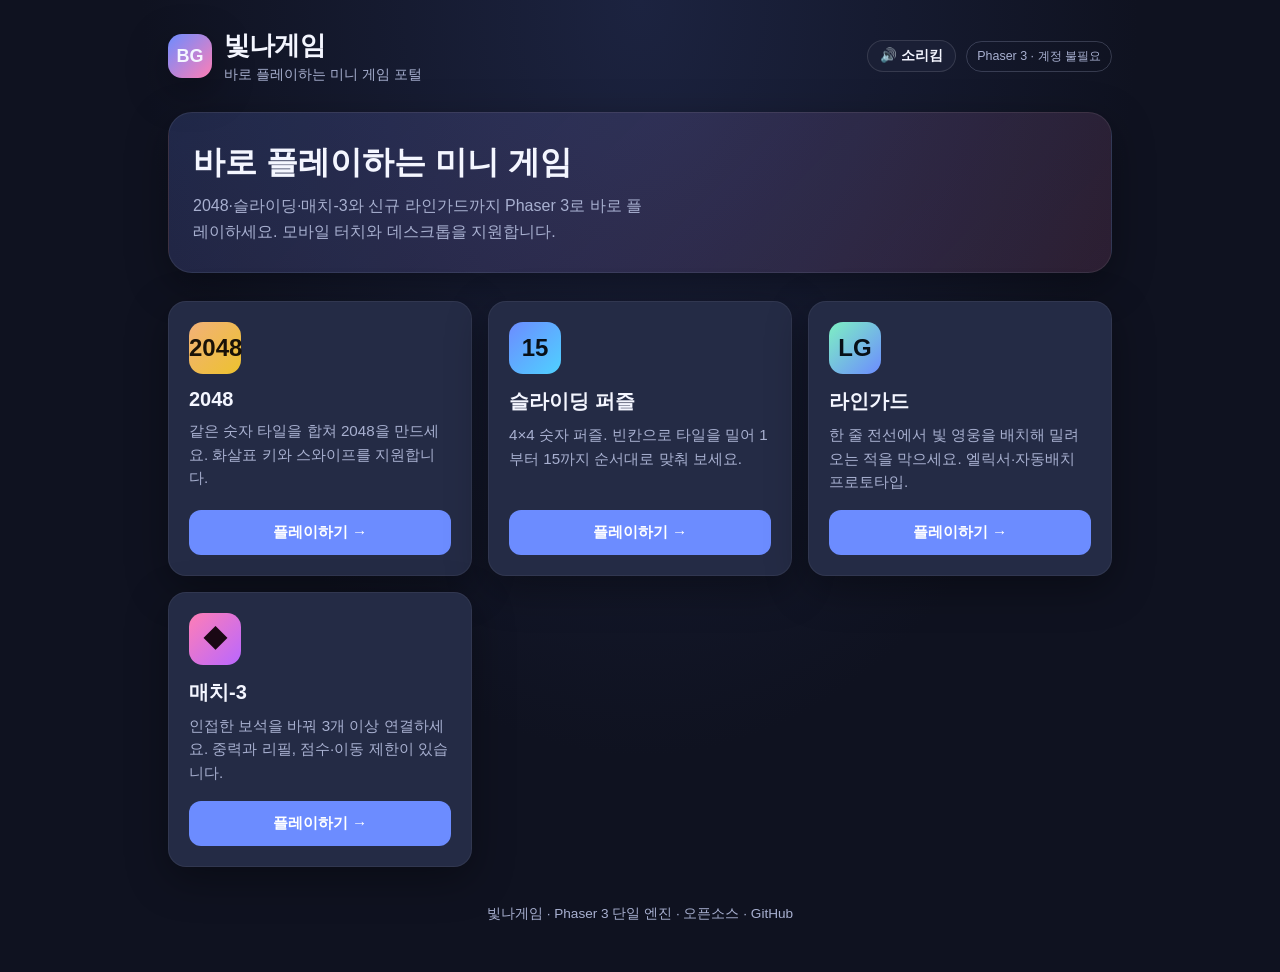
==== docs/index.html @ 704fae66 "feat: LineGuard thin proto scene spawn deploy UI" ====
<!DOCTYPE html>
<html lang="ko">
<head>
  <meta charset="UTF-8" />
  <meta name="viewport" content="width=device-width, initial-scale=1, viewport-fit=cover" />
  <meta name="description" content="BitnaGame (빛나게임) — Phaser 3 기반 미니 게임 포털" />
  <title>빛나게임 — 미니 게임 포털</title>
  <link rel="stylesheet" href="css/style.css?v=BITNA1" />
</head>
<body>
  <div class="wrap">
    <header class="brand">
      <div class="logo">
        <div class="logo-mark">BG</div>
        <div>
          <h1>빛나게임</h1>
          <p>바로 플레이하는 미니 게임 포털</p>
        </div>
      </div>
      <div class="brand-actions">
        <button type="button" class="mute-btn" data-bitnagame-mute aria-label="소리 끄기">🔊 소리킴</button>
        <div class="badge">Phaser 3 · 계정 불필요</div>
      </div>
    </header>
    <section class="hero">
      <h2>바로 플레이하는 미니 게임</h2>
      <p>2048·슬라이딩·매치-3와 신규 라인가드까지 Phaser 3로 바로 플레이하세요. 모바일 터치와 데스크톱을 지원합니다.</p>
    </section>
    <section class="grid" aria-label="게임 목록">
      <article class="card c2048">
        <div class="card-icon">2048</div>
        <h3>2048</h3>
        <p>같은 숫자 타일을 합쳐 2048을 만드세요. 화살표 키와 스와이프를 지원합니다.</p>
        <a class="btn" href="games/2048/">플레이하기 →</a>
      </article>
      <article class="card cslide">
        <div class="card-icon">15</div>
        <h3>슬라이딩 퍼즐</h3>
        <p>4×4 숫자 퍼즐. 빈칸으로 타일을 밀어 1부터 15까지 순서대로 맞춰 보세요.</p>
        <a class="btn" href="games/sliding/">플레이하기 →</a>
      </article>
      <article class="card cline">
        <div class="card-icon">LG</div>
        <h3>라인가드</h3>
        <p>한 줄 전선에서 빛 영웅을 배치해 밀려오는 적을 막으세요. 엘릭서·자동배치 프로토타입.</p>
        <a class="btn" href="games/lineguard/">플레이하기 →</a>
      </article>
      <article class="card cmatch">
        <div class="card-icon">◆</div>
        <h3>매치-3</h3>
        <p>인접한 보석을 바꿔 3개 이상 연결하세요. 중력과 리필, 점수·이동 제한이 있습니다.</p>
        <a class="btn" href="games/match3/">플레이하기 →</a>
      </article>
    </section>
    <footer class="footer">
      빛나게임 · Phaser 3 단일 엔진 · 오픈소스 ·
      <a href="https://github.com/yongheyo/bitnagame" target="_blank" rel="noopener">GitHub</a>
    </footer>
  </div>
  <script src="js/audio.js?v=BITNA2"></script>
</body>
</html>
---- docs/css/style.css ----
:root {
  --bg: #0f1220;
  --bg2: #1a1f35;
  --card: #242b45;
  --accent: #6c8cff;
  --accent2: #ff7eb6;
  --accent3: #7ef0c3;
  --text: #f4f6ff;
  --muted: #a8b0d0;
  --shadow: 0 12px 40px rgba(0, 0, 0, 0.35);
  --radius: 18px;
}
* { box-sizing: border-box; margin: 0; padding: 0; }
html, body {
  min-height: 100%;
  font-family: "Pretendard", "Noto Sans KR", "Apple SD Gothic Neo", sans-serif;
  background: radial-gradient(ellipse at top, #1c2340 0%, var(--bg) 55%);
  color: var(--text);
  -webkit-tap-highlight-color: transparent;
}
body { overflow-x: hidden; }
a { color: inherit; text-decoration: none; }
.wrap { max-width: 980px; margin: 0 auto; padding: 28px 18px 48px; }
.brand { display: flex; align-items: center; justify-content: space-between; gap: 12px; margin-bottom: 28px; }
.logo { display: flex; align-items: center; gap: 12px; }
.logo-mark {
  width: 44px; height: 44px; border-radius: 14px;
  background: linear-gradient(135deg, var(--accent), var(--accent2));
  display: grid; place-items: center; font-weight: 800; font-size: 18px; box-shadow: var(--shadow);
}
.logo h1 { font-size: 1.6rem; letter-spacing: -0.03em; }
.logo p { color: var(--muted); font-size: 0.9rem; margin-top: 2px; }
.badge {
  font-size: 0.78rem; color: var(--muted);
  border: 1px solid rgba(168, 176, 208, 0.25);
  padding: 6px 10px; border-radius: 999px; white-space: nowrap;
}
.hero {
  background: linear-gradient(135deg, rgba(108, 140, 255, 0.18), rgba(255, 126, 182, 0.12));
  border: 1px solid rgba(255, 255, 255, 0.08);
  border-radius: calc(var(--radius) + 6px);
  padding: 28px 24px; margin-bottom: 28px; box-shadow: var(--shadow);
}
.hero h2 { font-size: clamp(1.4rem, 4vw, 2rem); margin-bottom: 8px; }
.hero p { color: var(--muted); line-height: 1.6; max-width: 52ch; }
.grid { display: grid; grid-template-columns: repeat(auto-fit, minmax(250px, 1fr)); gap: 16px; }
.card {
  background: var(--card); border: 1px solid rgba(255, 255, 255, 0.06);
  border-radius: var(--radius); padding: 20px; box-shadow: var(--shadow);
  transition: transform 0.18s ease, border-color 0.18s ease;
  display: flex; flex-direction: column; min-height: 220px;
}
.card:hover, .card:focus-within { transform: translateY(-4px); border-color: rgba(108, 140, 255, 0.45); }
.card-icon {
  width: 52px; height: 52px; border-radius: 14px; display: grid; place-items: center;
  font-size: 1.5rem; font-weight: 800; margin-bottom: 14px;
}
.card.c2048 .card-icon { background: linear-gradient(135deg, #f2b179, #edc22e); color: #1a1208; }
.card.cslide .card-icon { background: linear-gradient(135deg, #6c8cff, #4fd1ff); color: #081018; }
.card.cmatch .card-icon { background: linear-gradient(135deg, #ff7eb6, #b967ff); color: #1a0814; }
.card.cline .card-icon { background: linear-gradient(135deg, #7ef0c3, #6c8cff); color: #081018; }
.card h3 { font-size: 1.25rem; margin-bottom: 8px; }
.card p { color: var(--muted); line-height: 1.55; flex: 1; font-size: 0.95rem; }
.btn {
  margin-top: 16px; display: inline-flex; align-items: center; justify-content: center; gap: 8px;
  background: var(--accent); color: #fff; border: none; border-radius: 12px;
  padding: 12px 16px; font-weight: 700; font-size: 0.95rem; cursor: pointer; width: 100%;
  transition: filter 0.15s ease, transform 0.15s ease;
}
.btn:hover { filter: brightness(1.08); }
.btn:active { transform: scale(0.98); }
.footer { margin-top: 36px; color: var(--muted); font-size: 0.85rem; text-align: center; line-height: 1.6; }
.game-page { min-height: 100vh; display: flex; flex-direction: column; }
.topbar {
  display: flex; align-items: center; justify-content: space-between; gap: 12px;
  padding: 14px 16px; background: rgba(15, 18, 32, 0.85); backdrop-filter: blur(8px);
  border-bottom: 1px solid rgba(255, 255, 255, 0.06); position: sticky; top: 0; z-index: 10;
}
.topbar .title { font-weight: 800; font-size: 1.05rem; }
.back {
  display: inline-flex; align-items: center; gap: 6px; color: var(--muted); font-weight: 600;
  font-size: 0.9rem; padding: 8px 10px; border-radius: 10px; border: 1px solid rgba(168, 176, 208, 0.2);
}
.back:hover { color: var(--text); border-color: rgba(168, 176, 208, 0.45); }
.hud { display: flex; gap: 8px; flex-wrap: wrap; justify-content: flex-end; }
.pill {
  background: var(--bg2); border: 1px solid rgba(255, 255, 255, 0.08);
  border-radius: 999px; padding: 7px 12px; font-size: 0.85rem; font-weight: 700;
}
.pill span { color: var(--accent3); margin-left: 4px; }
.game-stage {
  flex: 1; display: flex; flex-direction: column; align-items: center;
  justify-content: flex-start; padding: 16px 12px 28px; gap: 14px;
}
#game-container {
  width: min(100%, 480px); touch-action: none; border-radius: 16px; overflow: hidden;
  box-shadow: var(--shadow); background: #111527;
}
.controls { display: flex; flex-wrap: wrap; gap: 10px; justify-content: center; width: min(100%, 480px); }
.controls button {
  background: var(--card); color: var(--text); border: 1px solid rgba(255, 255, 255, 0.1);
  border-radius: 12px; padding: 11px 16px; font-weight: 700; cursor: pointer; min-width: 120px;
}
.controls button.primary { background: var(--accent); border-color: transparent; }
.hint { color: var(--muted); font-size: 0.85rem; text-align: center; max-width: 480px; line-height: 1.5; }
@media (max-width: 520px) {
  .brand { flex-direction: column; align-items: flex-start; }
  .topbar { flex-wrap: wrap; }
  .hud { width: 100%; justify-content: flex-start; }
}

.brand-actions { display: flex; align-items: center; gap: 10px; flex-wrap: wrap; }
.mute-btn {
  background: var(--bg2);
  color: var(--text);
  border: 1px solid rgba(255, 255, 255, 0.12);
  border-radius: 999px;
  padding: 7px 12px;
  font-size: 0.85rem;
  font-weight: 700;
  cursor: pointer;
  white-space: nowrap;
  line-height: 1.2;
}
.mute-btn:hover { border-color: rgba(108, 140, 255, 0.55); }
.mute-btn[aria-pressed="true"] {
  background: rgba(255, 126, 182, 0.15);
  border-color: rgba(255, 126, 182, 0.4);
}
.hud .mute-btn { flex-shrink: 0; }
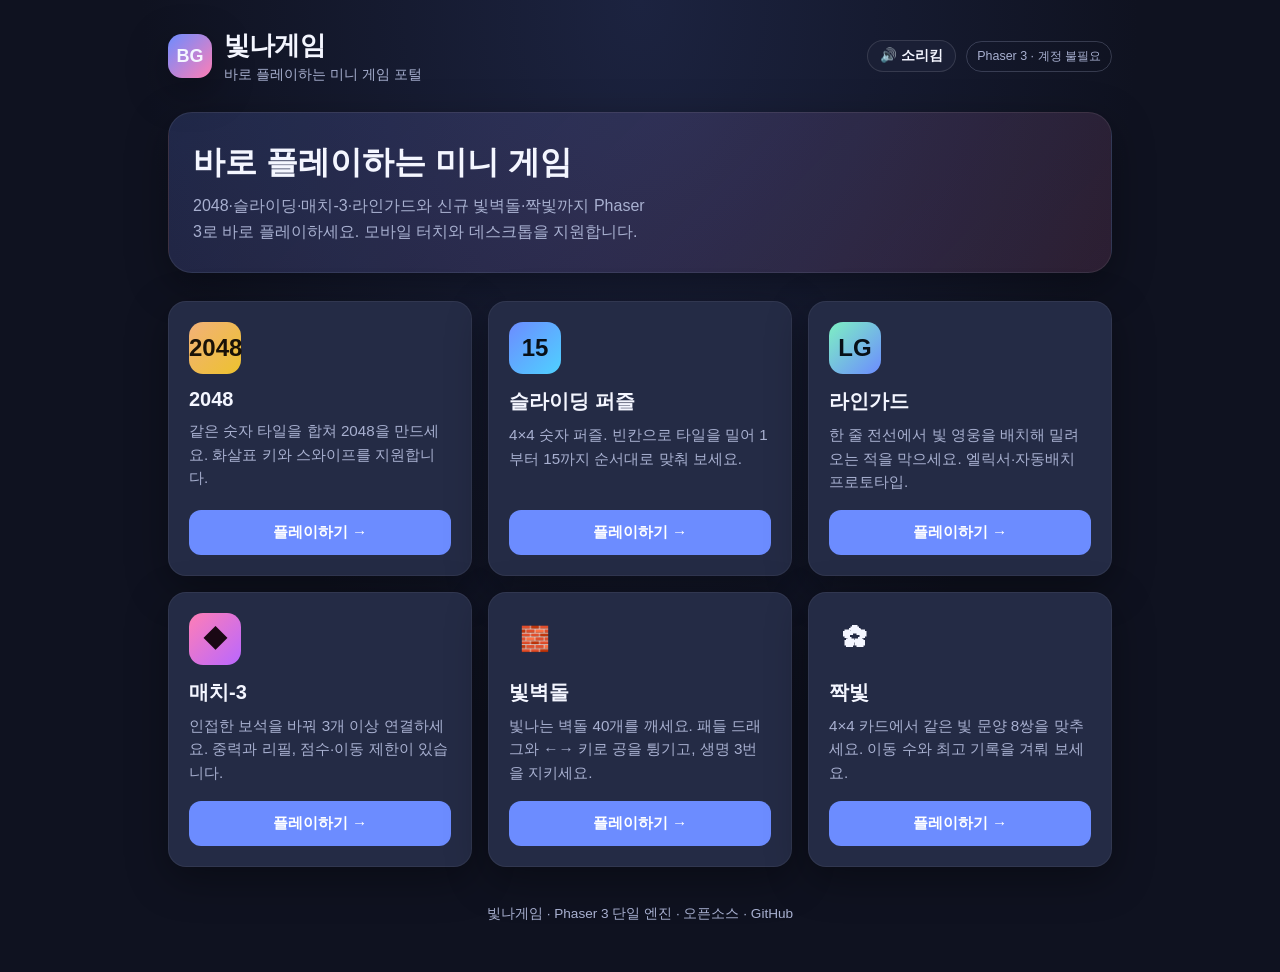
==== commit 8e133586: "feat: add BrickGlow and PairBloom lobby cards" ====
--- a/docs/index.html
+++ b/docs/index.html
@@ -24,7 +24,7 @@
     </header>
     <section class="hero">
       <h2>바로 플레이하는 미니 게임</h2>
-      <p>2048·슬라이딩·매치-3와 신규 라인가드까지 Phaser 3로 바로 플레이하세요. 모바일 터치와 데스크톱을 지원합니다.</p>
+      <p>2048·슬라이딩·매치-3·라인가드와 신규 빛벽돌·짝빛까지 Phaser 3로 바로 플레이하세요. 모바일 터치와 데스크톱을 지원합니다.</p>
     </section>
     <section class="grid" aria-label="게임 목록">
       <article class="card c2048">
@@ -51,12 +51,24 @@
         <p>인접한 보석을 바꿔 3개 이상 연결하세요. 중력과 리필, 점수·이동 제한이 있습니다.</p>
         <a class="btn" href="games/match3/">플레이하기 →</a>
       </article>
+      <article class="card cbrick">
+        <div class="card-icon">🧱</div>
+        <h3>빛벽돌</h3>
+        <p>빛나는 벽돌 40개를 깨세요. 패들 드래그와 ←→ 키로 공을 튕기고, 생명 3번을 지키세요.</p>
+        <a class="btn" href="games/brickglow/">플레이하기 →</a>
+      </article>
+      <article class="card cpair">
+        <div class="card-icon">✿</div>
+        <h3>짝빛</h3>
+        <p>4×4 카드에서 같은 빛 문양 8쌍을 맞추세요. 이동 수와 최고 기록을 겨뤄 보세요.</p>
+        <a class="btn" href="games/pairbloom/">플레이하기 →</a>
+      </article>
     </section>
     <footer class="footer">
       빛나게임 · Phaser 3 단일 엔진 · 오픈소스 ·
       <a href="https://github.com/yongheyo/bitnagame" target="_blank" rel="noopener">GitHub</a>
     </footer>
   </div>
-  <script src="js/audio.js?v=BITNA2"></script>
+  <script src="js/audio.js?v=BITNA3"></script>
 </body>
 </html>
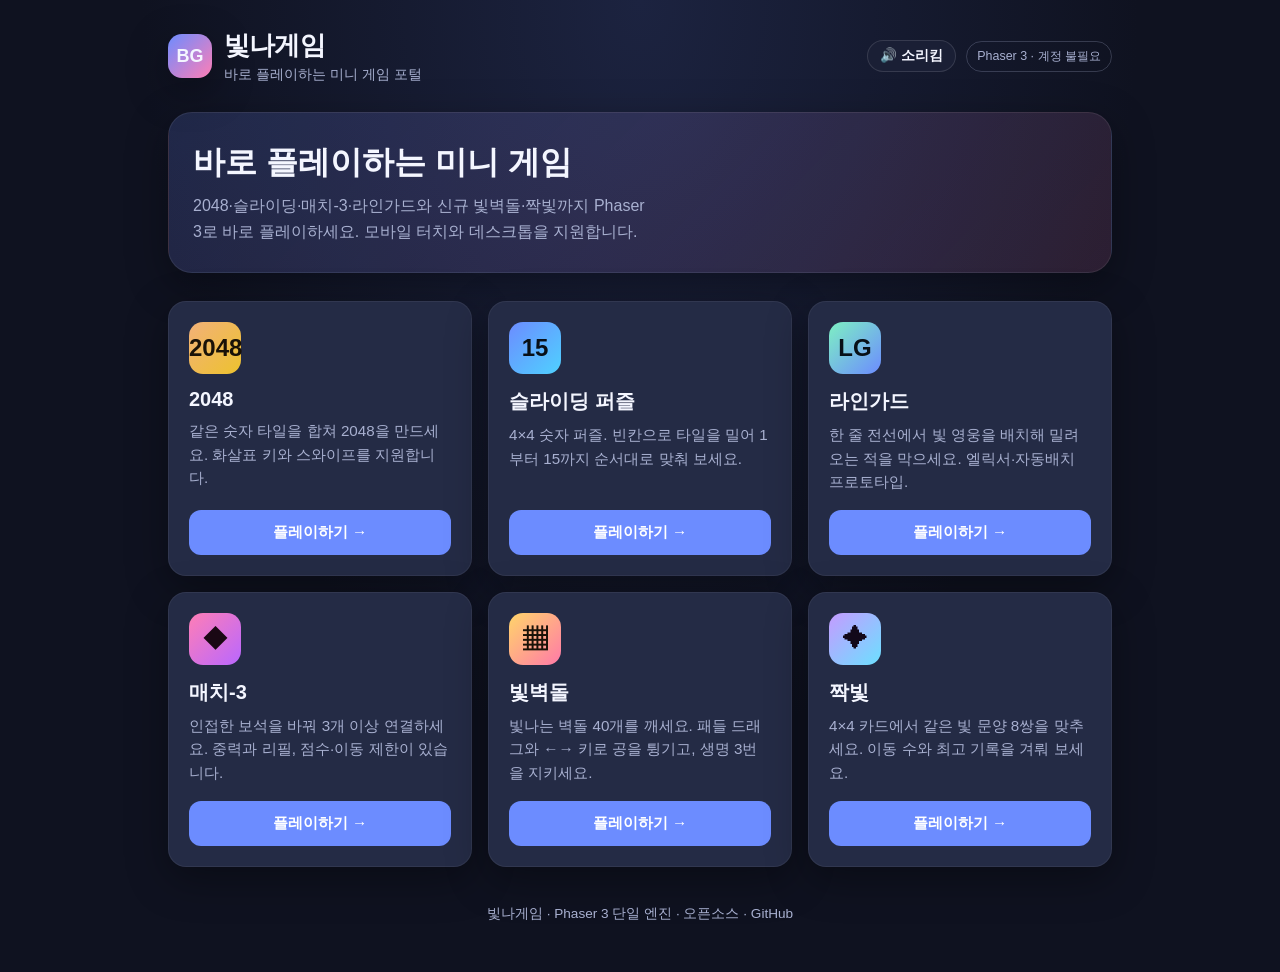
==== commit 4659a6c9: "feat: add BrickGlow and PairBloom lobby cards" ====
--- a/docs/index.html
+++ b/docs/index.html
@@ -5,7 +5,7 @@
   <meta name="viewport" content="width=device-width, initial-scale=1, viewport-fit=cover" />
   <meta name="description" content="BitnaGame (빛나게임) — Phaser 3 기반 미니 게임 포털" />
   <title>빛나게임 — 미니 게임 포털</title>
-  <link rel="stylesheet" href="css/style.css?v=BITNA1" />
+  <link rel="stylesheet" href="css/style.css?v=WEEK2LOBBY1" />
 </head>
 <body>
   <div class="wrap">
@@ -52,13 +52,13 @@
         <a class="btn" href="games/match3/">플레이하기 →</a>
       </article>
       <article class="card cbrick">
-        <div class="card-icon">🧱</div>
+        <div class="card-icon">▦</div>
         <h3>빛벽돌</h3>
         <p>빛나는 벽돌 40개를 깨세요. 패들 드래그와 ←→ 키로 공을 튕기고, 생명 3번을 지키세요.</p>
         <a class="btn" href="games/brickglow/">플레이하기 →</a>
       </article>
       <article class="card cpair">
-        <div class="card-icon">✿</div>
+        <div class="card-icon">✦</div>
         <h3>짝빛</h3>
         <p>4×4 카드에서 같은 빛 문양 8쌍을 맞추세요. 이동 수와 최고 기록을 겨뤄 보세요.</p>
         <a class="btn" href="games/pairbloom/">플레이하기 →</a>
--- a/docs/css/style.css
+++ b/docs/css/style.css
@@ -59,6 +59,8 @@
 .card.cslide .card-icon { background: linear-gradient(135deg, #6c8cff, #4fd1ff); color: #081018; }
 .card.cmatch .card-icon { background: linear-gradient(135deg, #ff7eb6, #b967ff); color: #1a0814; }
 .card.cline .card-icon { background: linear-gradient(135deg, #7ef0c3, #6c8cff); color: #081018; }
+.card.cbrick .card-icon { background: linear-gradient(135deg, #ffd56a, #ff7aa8); color: #1a1208; }
+.card.cpair .card-icon { background: linear-gradient(135deg, #c59bff, #6ce0ff); color: #12081a; }
 .card h3 { font-size: 1.25rem; margin-bottom: 8px; }
 .card p { color: var(--muted); line-height: 1.55; flex: 1; font-size: 0.95rem; }
 .btn {
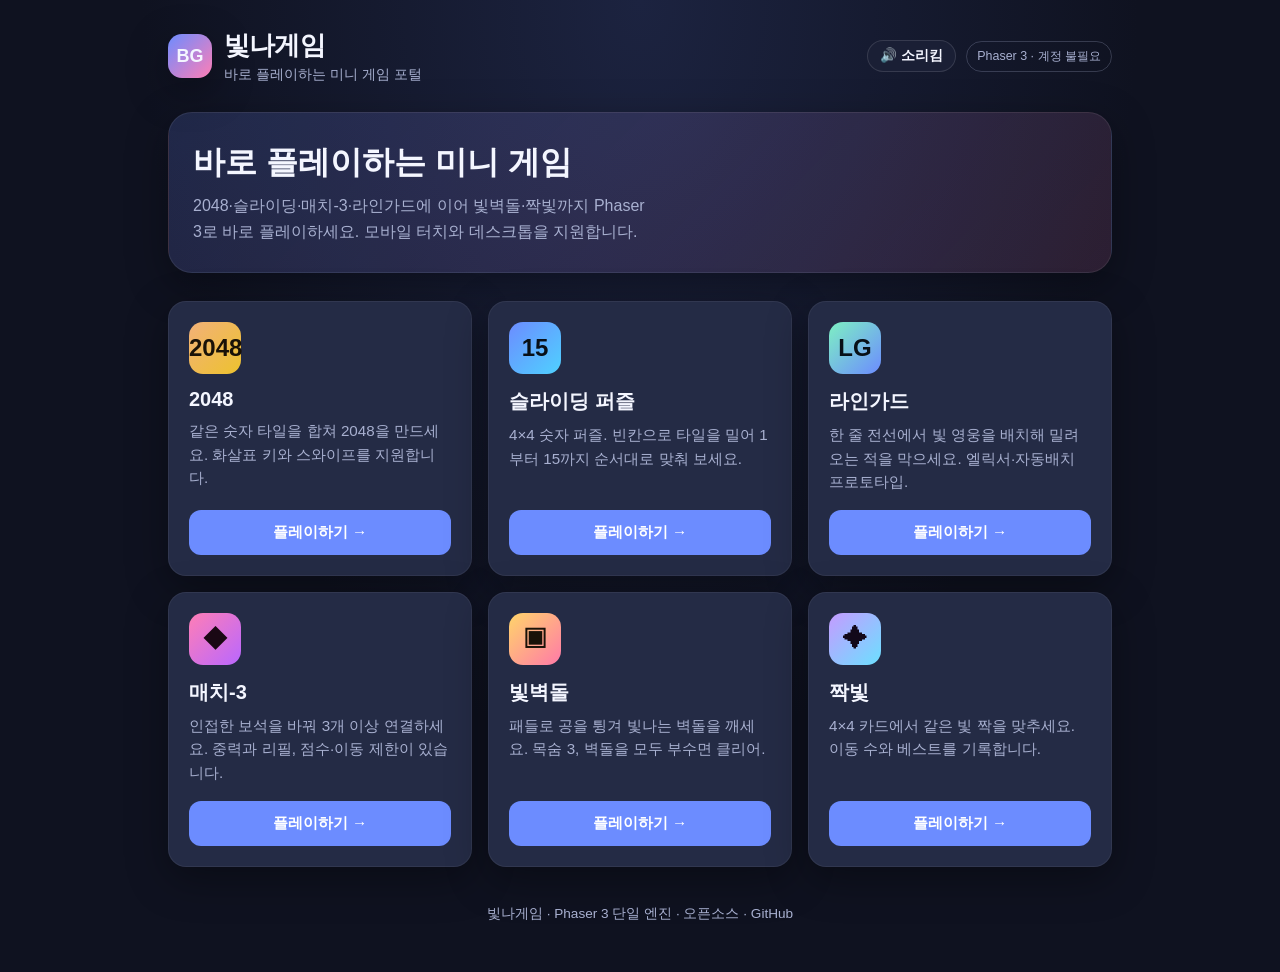
==== commit 119841fa: "feat: add BrickGlow and PairBloom weekly games + lobby" ====
--- a/docs/index.html
+++ b/docs/index.html
@@ -5,7 +5,7 @@
   <meta name="viewport" content="width=device-width, initial-scale=1, viewport-fit=cover" />
   <meta name="description" content="BitnaGame (빛나게임) — Phaser 3 기반 미니 게임 포털" />
   <title>빛나게임 — 미니 게임 포털</title>
-  <link rel="stylesheet" href="css/style.css?v=WEEK2LOBBY1" />
+  <link rel="stylesheet" href="css/style.css?v=BITNA1" />
 </head>
 <body>
   <div class="wrap">
@@ -24,7 +24,7 @@
     </header>
     <section class="hero">
       <h2>바로 플레이하는 미니 게임</h2>
-      <p>2048·슬라이딩·매치-3·라인가드와 신규 빛벽돌·짝빛까지 Phaser 3로 바로 플레이하세요. 모바일 터치와 데스크톱을 지원합니다.</p>
+      <p>2048·슬라이딩·매치-3·라인가드에 이어 빛벽돌·짝빛까지 Phaser 3로 바로 플레이하세요. 모바일 터치와 데스크톱을 지원합니다.</p>
     </section>
     <section class="grid" aria-label="게임 목록">
       <article class="card c2048">
@@ -51,16 +51,17 @@
         <p>인접한 보석을 바꿔 3개 이상 연결하세요. 중력과 리필, 점수·이동 제한이 있습니다.</p>
         <a class="btn" href="games/match3/">플레이하기 →</a>
       </article>
+
       <article class="card cbrick">
-        <div class="card-icon">▦</div>
+        <div class="card-icon">▣</div>
         <h3>빛벽돌</h3>
-        <p>빛나는 벽돌 40개를 깨세요. 패들 드래그와 ←→ 키로 공을 튕기고, 생명 3번을 지키세요.</p>
+        <p>패들로 공을 튕겨 빛나는 벽돌을 깨세요. 목숨 3, 벽돌을 모두 부수면 클리어.</p>
         <a class="btn" href="games/brickglow/">플레이하기 →</a>
       </article>
       <article class="card cpair">
         <div class="card-icon">✦</div>
         <h3>짝빛</h3>
-        <p>4×4 카드에서 같은 빛 문양 8쌍을 맞추세요. 이동 수와 최고 기록을 겨뤄 보세요.</p>
+        <p>4×4 카드에서 같은 빛 짝을 맞추세요. 이동 수와 베스트를 기록합니다.</p>
         <a class="btn" href="games/pairbloom/">플레이하기 →</a>
       </article>
     </section>
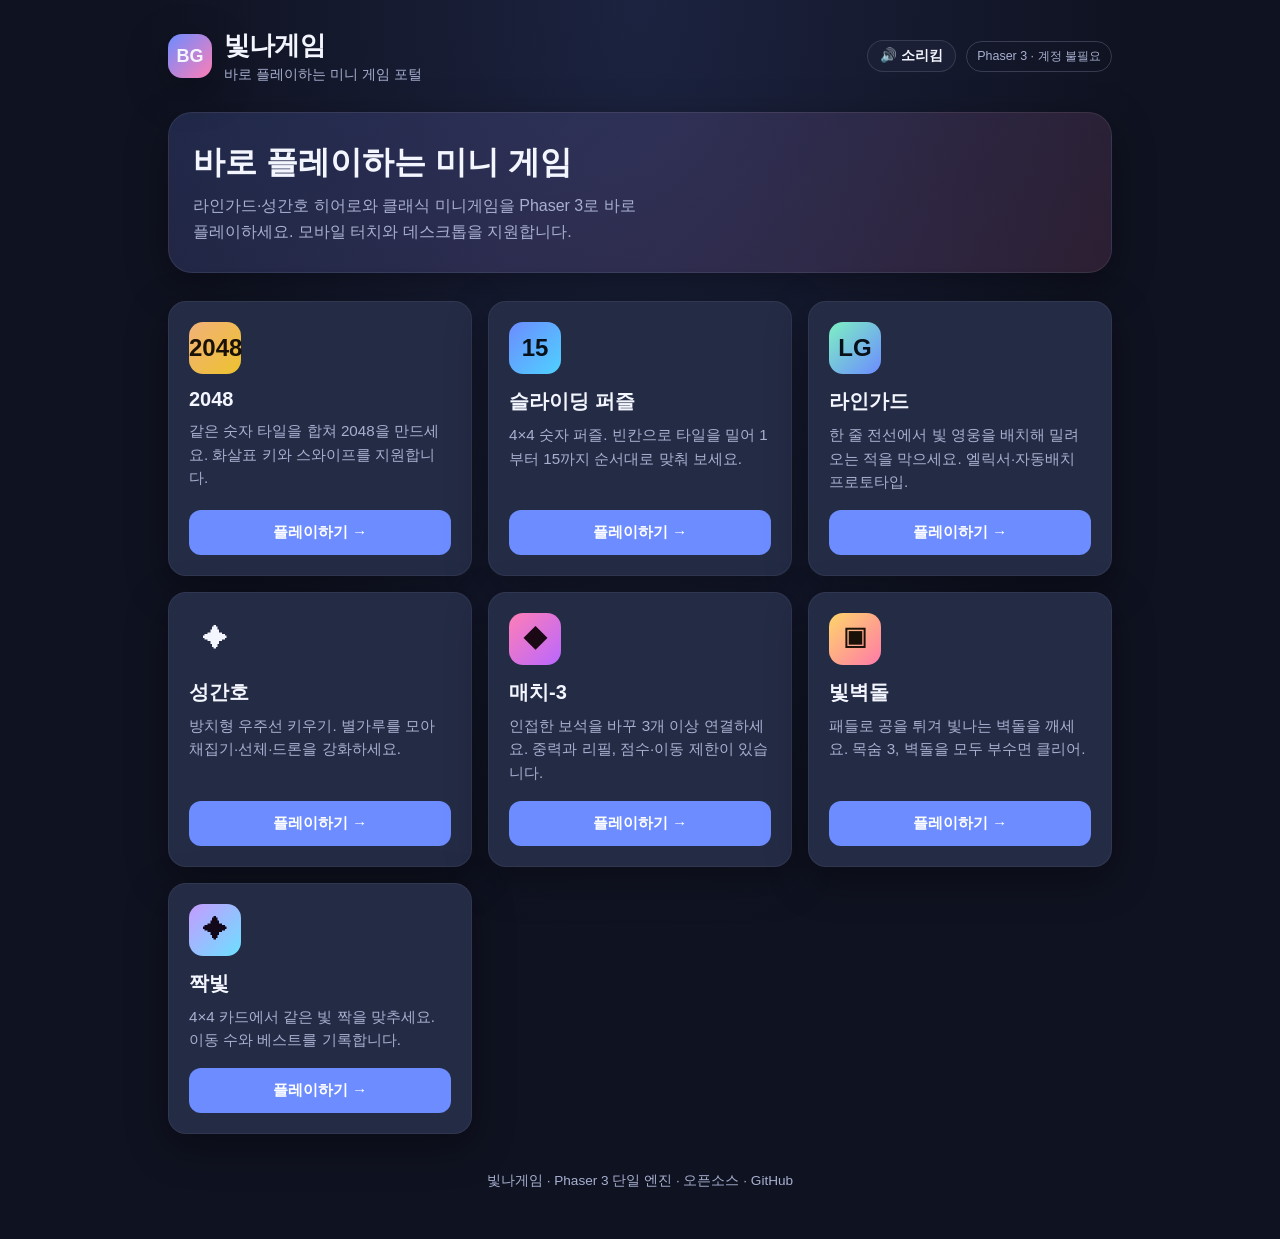
==== commit b79b0761: "feat: StarNest (성간호) idle hero proto STARNEST1" ====
--- a/docs/index.html
+++ b/docs/index.html
@@ -5,7 +5,7 @@
   <meta name="viewport" content="width=device-width, initial-scale=1, viewport-fit=cover" />
   <meta name="description" content="BitnaGame (빛나게임) — Phaser 3 기반 미니 게임 포털" />
   <title>빛나게임 — 미니 게임 포털</title>
-  <link rel="stylesheet" href="css/style.css?v=BITNA1" />
+  <link rel="stylesheet" href="css/style.css?v=STARNEST1" />
 </head>
 <body>
   <div class="wrap">
@@ -24,7 +24,7 @@
     </header>
     <section class="hero">
       <h2>바로 플레이하는 미니 게임</h2>
-      <p>2048·슬라이딩·매치-3·라인가드에 이어 빛벽돌·짝빛까지 Phaser 3로 바로 플레이하세요. 모바일 터치와 데스크톱을 지원합니다.</p>
+      <p>라인가드·성간호 히어로와 클래식 미니게임을 Phaser 3로 바로 플레이하세요. 모바일 터치와 데스크톱을 지원합니다.</p>
     </section>
     <section class="grid" aria-label="게임 목록">
       <article class="card c2048">
@@ -45,17 +45,22 @@
         <p>한 줄 전선에서 빛 영웅을 배치해 밀려오는 적을 막으세요. 엘릭서·자동배치 프로토타입.</p>
         <a class="btn" href="games/lineguard/">플레이하기 →</a>
       </article>
+      <article class="card cstar">
+        <div class="card-icon">✦</div>
+        <h3>성간호</h3>
+        <p>방치형 우주선 키우기. 별가루를 모아 채집기·선체·드론을 강화하세요.</p>
+        <a class="btn" href="games/starnest/">플레이하기 →</a>
+      </article>
       <article class="card cmatch">
         <div class="card-icon">◆</div>
         <h3>매치-3</h3>
-        <p>인접한 보석을 바꿔 3개 이상 연결하세요. 중력과 리필, 점수·이동 제한이 있습니다.</p>
+        <p>인접한 보석을 바꾸 3개 이상 연결하세요. 중력과 리필, 점수·이동 제한이 있습니다.</p>
         <a class="btn" href="games/match3/">플레이하기 →</a>
       </article>
-
       <article class="card cbrick">
         <div class="card-icon">▣</div>
         <h3>빛벽돌</h3>
-        <p>패들로 공을 튕겨 빛나는 벽돌을 깨세요. 목숨 3, 벽돌을 모두 부수면 클리어.</p>
+        <p>패들로 공을 튀겨 빛나는 벽돌을 깨세요. 목숨 3, 벽돌을 모두 부수면 클리어.</p>
         <a class="btn" href="games/brickglow/">플레이하기 →</a>
       </article>
       <article class="card cpair">
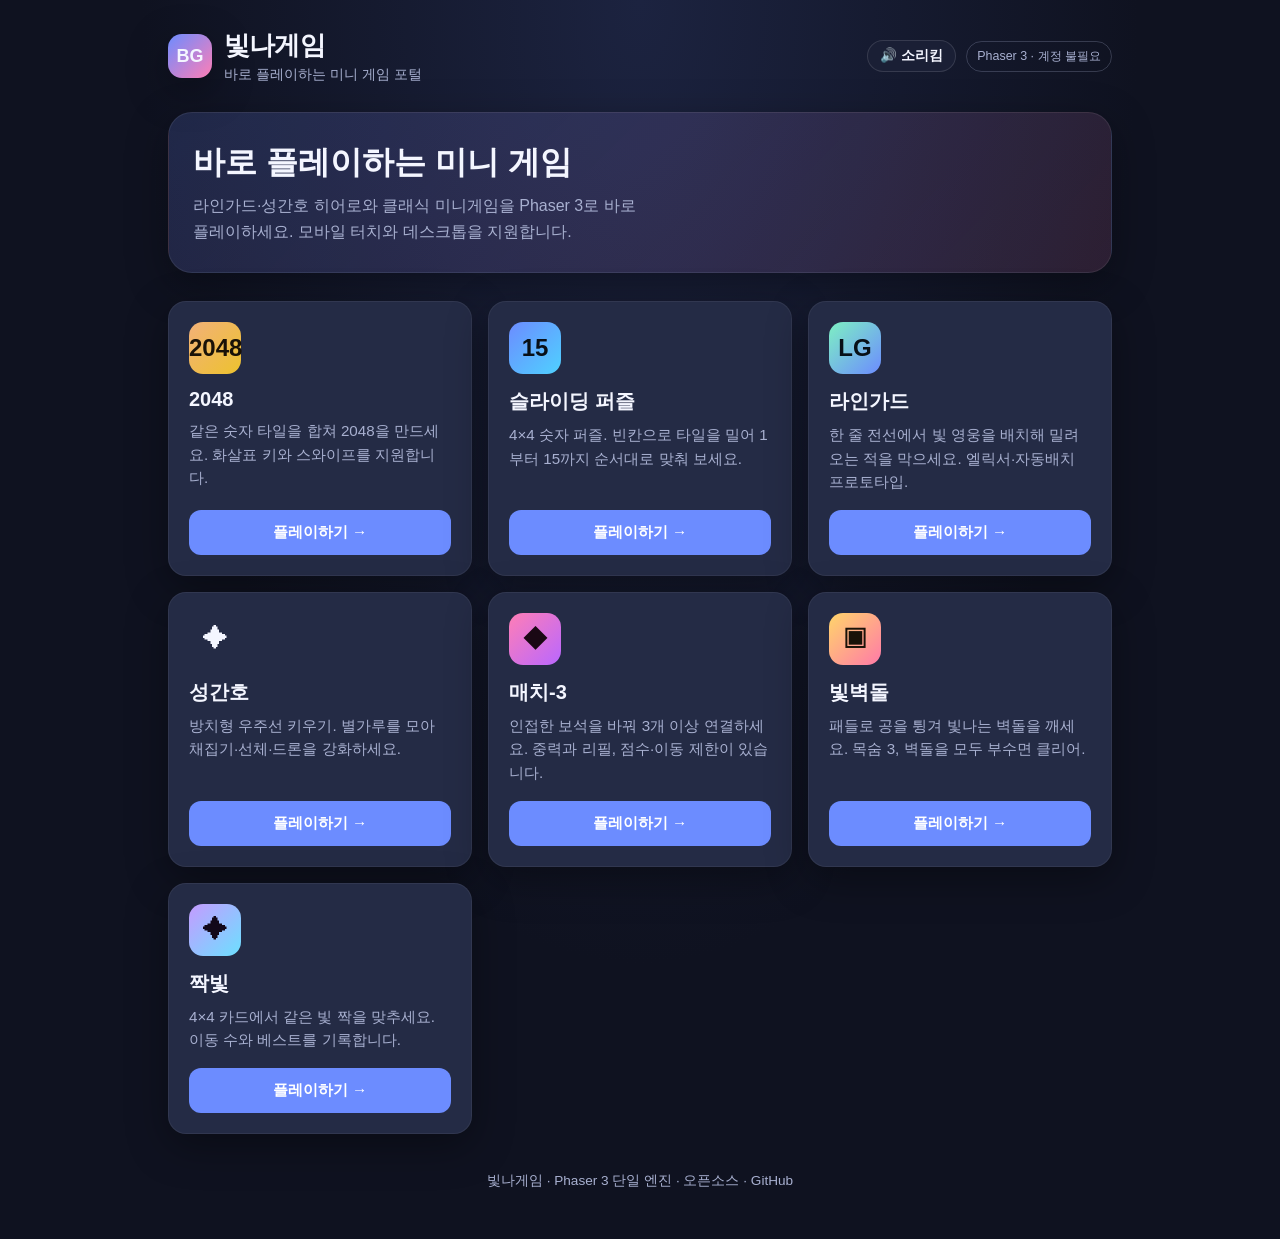
==== commit 409b4d6d: "fix: restore exact lobby copy for StarNest STARNEST1" ====
--- a/docs/index.html
+++ b/docs/index.html
@@ -54,13 +54,13 @@
       <article class="card cmatch">
         <div class="card-icon">◆</div>
         <h3>매치-3</h3>
-        <p>인접한 보석을 바꾸 3개 이상 연결하세요. 중력과 리필, 점수·이동 제한이 있습니다.</p>
+        <p>인접한 보석을 바꿔 3개 이상 연결하세요. 중력과 리필, 점수·이동 제한이 있습니다.</p>
         <a class="btn" href="games/match3/">플레이하기 →</a>
       </article>
       <article class="card cbrick">
         <div class="card-icon">▣</div>
         <h3>빛벽돌</h3>
-        <p>패들로 공을 튀겨 빛나는 벽돌을 깨세요. 목숨 3, 벽돌을 모두 부수면 클리어.</p>
+        <p>패들로 공을 튕겨 빛나는 벽돌을 깨세요. 목숨 3, 벽돌을 모두 부수면 클리어.</p>
         <a class="btn" href="games/brickglow/">플레이하기 →</a>
       </article>
       <article class="card cpair">
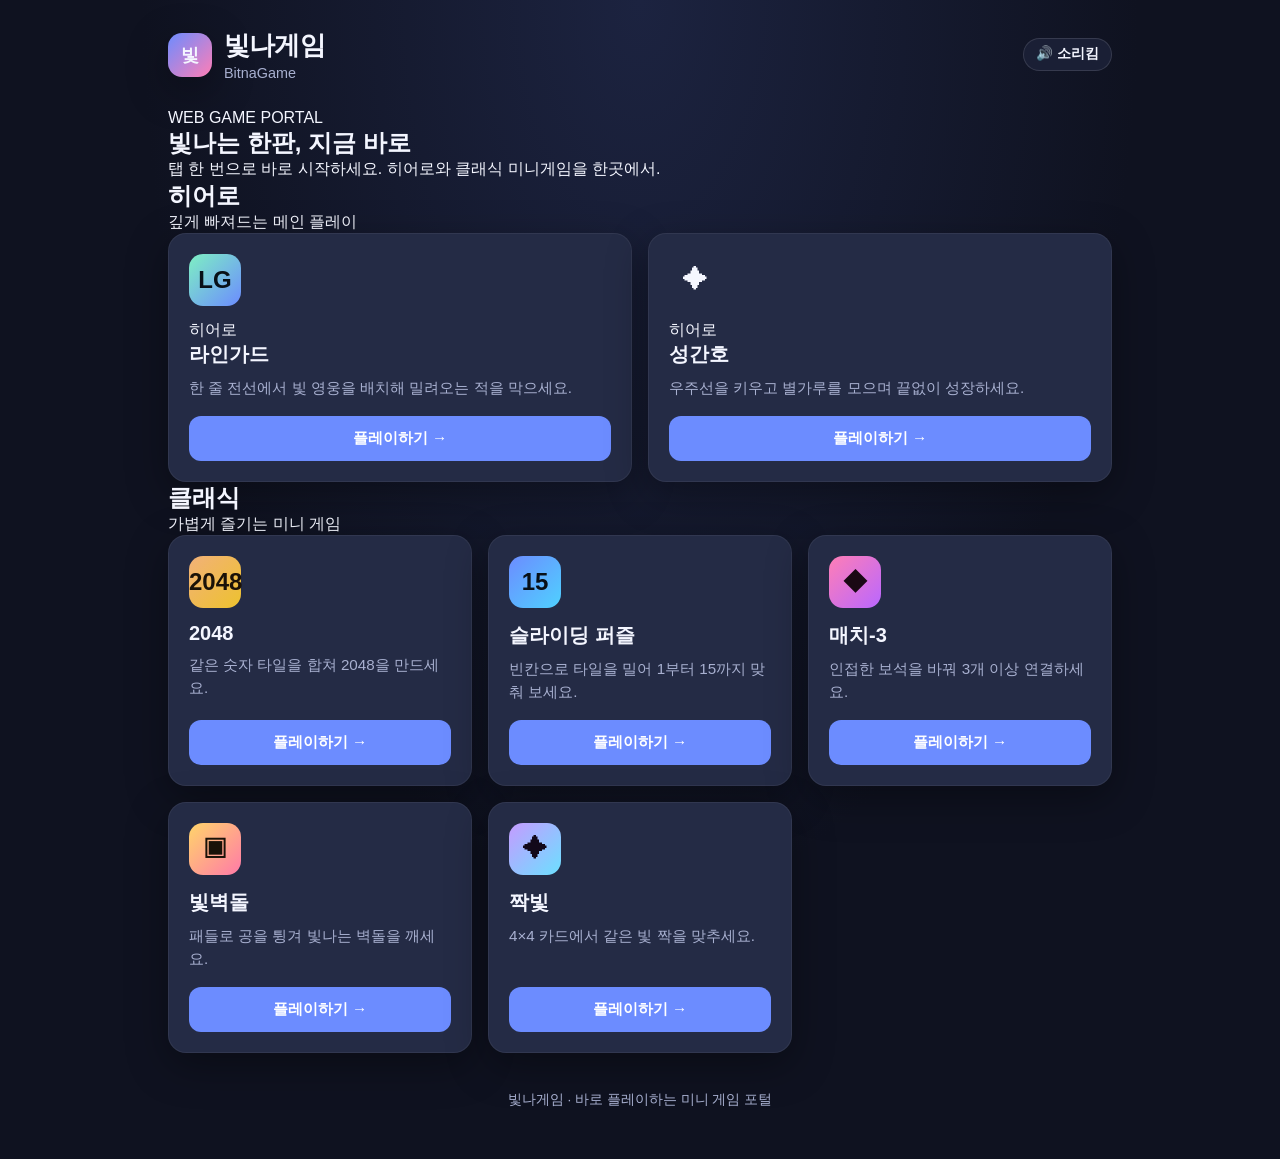
==== commit d08a7a03: "feat: lobby LOBBY2 premium redesign, strip tech promo copy" ====
--- a/docs/index.html
+++ b/docs/index.html
@@ -3,76 +3,101 @@
 <head>
   <meta charset="UTF-8" />
   <meta name="viewport" content="width=device-width, initial-scale=1, viewport-fit=cover" />
-  <meta name="description" content="BitnaGame (빛나게임) — Phaser 3 기반 미니 게임 포털" />
-  <title>빛나게임 — 미니 게임 포털</title>
-  <link rel="stylesheet" href="css/style.css?v=STARNEST1" />
+  <meta name="description" content="빛나게임 — 지금 바로 플레이하는 미니 게임 포털" />
+  <title>빛나게임</title>
+  <link rel="stylesheet" href="css/style.css?v=LOBBY2" />
 </head>
-<body>
+<body class="lobby">
   <div class="wrap">
     <header class="brand">
       <div class="logo">
-        <div class="logo-mark">BG</div>
+        <div class="logo-mark" aria-hidden="true">빛</div>
         <div>
-          <h1>빛나게임</h1>
-          <p>바로 플레이하는 미니 게임 포털</p>
+          <h1 class="wordmark">빛나게임</h1>
+          <p class="tagline">BitnaGame</p>
         </div>
       </div>
       <div class="brand-actions">
         <button type="button" class="mute-btn" data-bitnagame-mute aria-label="소리 끄기">🔊 소리킴</button>
-        <div class="badge">Phaser 3 · 계정 불필요</div>
       </div>
     </header>
-    <section class="hero">
-      <h2>바로 플레이하는 미니 게임</h2>
-      <p>라인가드·성간호 히어로와 클래식 미니게임을 Phaser 3로 바로 플레이하세요. 모바일 터치와 데스크톱을 지원합니다.</p>
+
+    <section class="hero-banner">
+      <p class="eyebrow">WEB GAME PORTAL</p>
+      <h2>빛나는 한판, 지금 바로</h2>
+      <p>탭 한 번으로 바로 시작하세요. 히어로와 클래식 미니게임을 한곳에서.</p>
     </section>
-    <section class="grid" aria-label="게임 목록">
-      <article class="card c2048">
-        <div class="card-icon">2048</div>
-        <h3>2048</h3>
-        <p>같은 숫자 타일을 합쳐 2048을 만드세요. 화살표 키와 스와이프를 지원합니다.</p>
-        <a class="btn" href="games/2048/">플레이하기 →</a>
-      </article>
-      <article class="card cslide">
-        <div class="card-icon">15</div>
-        <h3>슬라이딩 퍼즐</h3>
-        <p>4×4 숫자 퍼즐. 빈칸으로 타일을 밀어 1부터 15까지 순서대로 맞춰 보세요.</p>
-        <a class="btn" href="games/sliding/">플레이하기 →</a>
-      </article>
-      <article class="card cline">
-        <div class="card-icon">LG</div>
-        <h3>라인가드</h3>
-        <p>한 줄 전선에서 빛 영웅을 배치해 밀려오는 적을 막으세요. 엘릭서·자동배치 프로토타입.</p>
-        <a class="btn" href="games/lineguard/">플레이하기 →</a>
-      </article>
-      <article class="card cstar">
-        <div class="card-icon">✦</div>
-        <h3>성간호</h3>
-        <p>방치형 우주선 키우기. 별가루를 모아 채집기·선체·드론을 강화하세요.</p>
-        <a class="btn" href="games/starnest/">플레이하기 →</a>
-      </article>
-      <article class="card cmatch">
-        <div class="card-icon">◆</div>
-        <h3>매치-3</h3>
-        <p>인접한 보석을 바꿔 3개 이상 연결하세요. 중력과 리필, 점수·이동 제한이 있습니다.</p>
-        <a class="btn" href="games/match3/">플레이하기 →</a>
-      </article>
-      <article class="card cbrick">
-        <div class="card-icon">▣</div>
-        <h3>빛벽돌</h3>
-        <p>패들로 공을 튕겨 빛나는 벽돌을 깨세요. 목숨 3, 벽돌을 모두 부수면 클리어.</p>
-        <a class="btn" href="games/brickglow/">플레이하기 →</a>
-      </article>
-      <article class="card cpair">
-        <div class="card-icon">✦</div>
-        <h3>짝빛</h3>
-        <p>4×4 카드에서 같은 빛 짝을 맞추세요. 이동 수와 베스트를 기록합니다.</p>
-        <a class="btn" href="games/pairbloom/">플레이하기 →</a>
-      </article>
+
+    <section class="section" aria-labelledby="heroes-title">
+      <div class="section-head">
+        <h2 id="heroes-title">히어로</h2>
+        <p>깊게 빠져드는 메인 플레이</p>
+      </div>
+      <div class="grid heroes" aria-label="히어로 게임">
+        <article class="card featured cline">
+          <div class="card-top">
+            <div class="card-icon">LG</div>
+            <span class="chip">히어로</span>
+          </div>
+          <h3>라인가드</h3>
+          <p>한 줄 전선에서 빛 영웅을 배치해 밀려오는 적을 막으세요.</p>
+          <a class="btn" href="games/lineguard/">플레이하기 →</a>
+        </article>
+        <article class="card featured cstar">
+          <div class="card-top">
+            <div class="card-icon">✦</div>
+            <span class="chip">히어로</span>
+          </div>
+          <h3>성간호</h3>
+          <p>우주선을 키우고 별가루를 모으며 끝없이 성장하세요.</p>
+          <a class="btn" href="games/starnest/">플레이하기 →</a>
+        </article>
+      </div>
     </section>
+
+    <section class="section" aria-labelledby="classics-title">
+      <div class="section-head">
+        <h2 id="classics-title">클래식</h2>
+        <p>가볍게 즐기는 미니 게임</p>
+      </div>
+      <div class="grid" aria-label="클래식 게임">
+        <article class="card c2048">
+          <div class="card-icon">2048</div>
+          <h3>2048</h3>
+          <p>같은 숫자 타일을 합쳐 2048을 만드세요.</p>
+          <a class="btn" href="games/2048/">플레이하기 →</a>
+        </article>
+        <article class="card cslide">
+          <div class="card-icon">15</div>
+          <h3>슬라이딩 퍼즐</h3>
+          <p>빈칸으로 타일을 밀어 1부터 15까지 맞춰 보세요.</p>
+          <a class="btn" href="games/sliding/">플레이하기 →</a>
+        </article>
+        <article class="card cmatch">
+          <div class="card-icon">◆</div>
+          <h3>매치-3</h3>
+          <p>인접한 보석을 바꿔 3개 이상 연결하세요.</p>
+          <a class="btn" href="games/match3/">플레이하기 →</a>
+        </article>
+        <article class="card cbrick">
+          <div class="card-icon">▣</div>
+          <h3>빛벽돌</h3>
+          <p>패들로 공을 튕겨 빛나는 벽돌을 깨세요.</p>
+          <a class="btn" href="games/brickglow/">플레이하기 →</a>
+        </article>
+        <article class="card cpair">
+          <div class="card-icon">✦</div>
+          <h3>짝빛</h3>
+          <p>4×4 카드에서 같은 빛 짝을 맞추세요.</p>
+          <a class="btn" href="games/pairbloom/">플레이하기 →</a>
+        </article>
+      </div>
+    </section>
+
     <footer class="footer">
-      빛나게임 · Phaser 3 단일 엔진 · 오픈소스 ·
-      <a href="https://github.com/yongheyo/bitnagame" target="_blank" rel="noopener">GitHub</a>
+      <span class="wordmark-sm">빛나게임</span>
+      <span class="footer-sep">·</span>
+      <span>바로 플레이하는 미니 게임 포털</span>
     </footer>
   </div>
   <script src="js/audio.js?v=BITNA3"></script>
